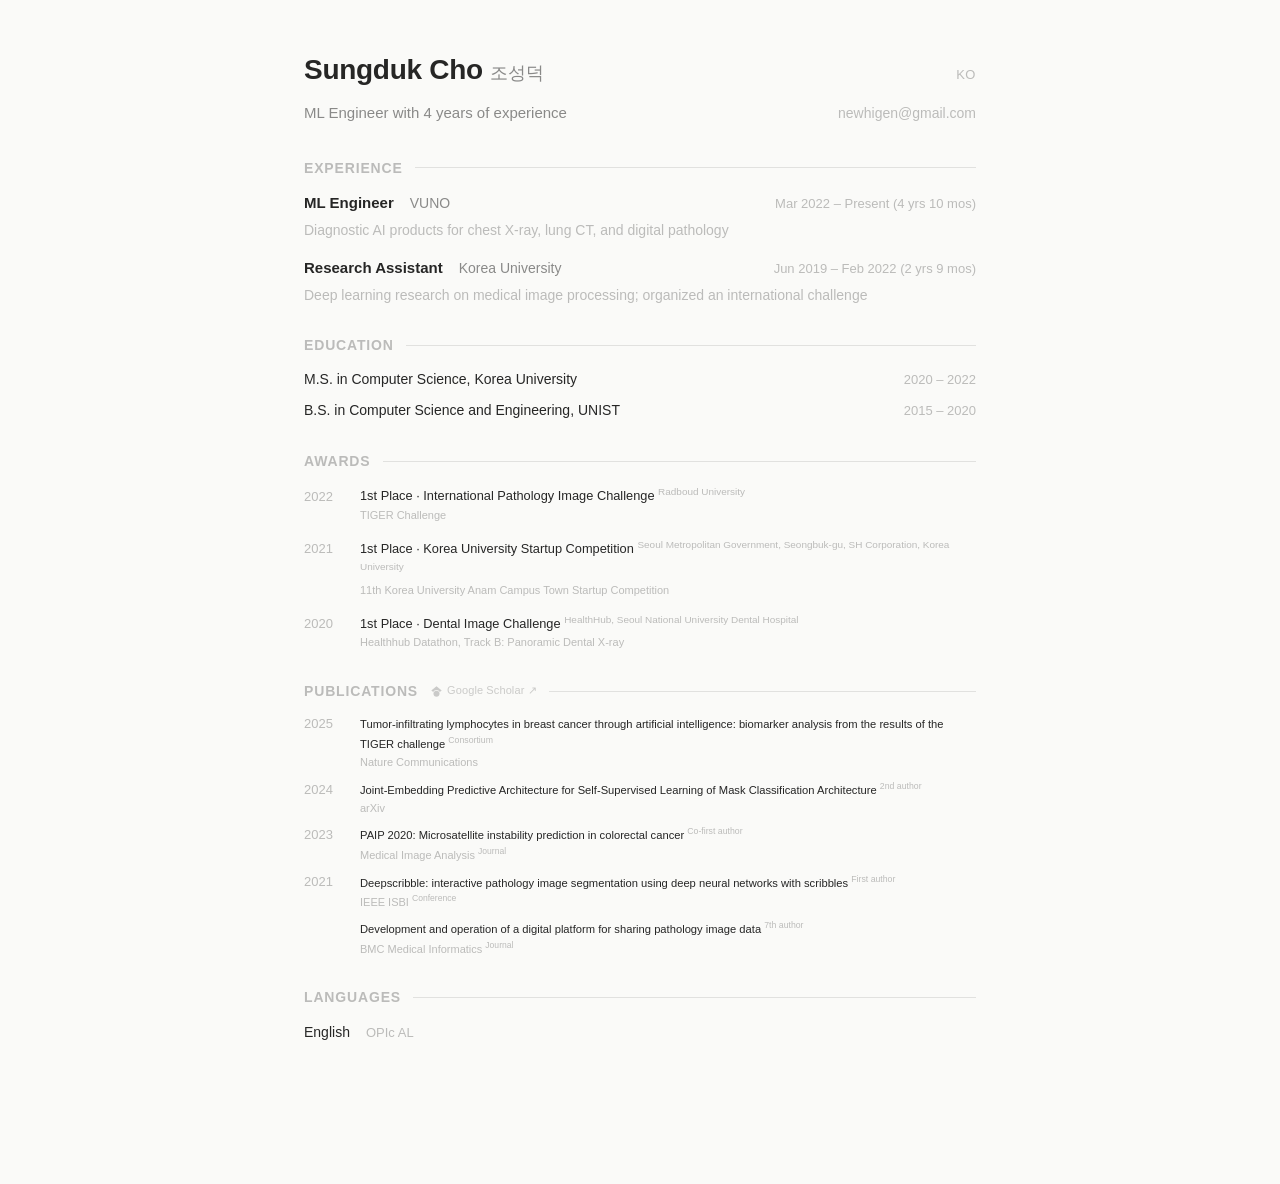
==== en/index.html @ b4002471 "refactor: 스타일을 클래스로 분리하고 영어 버전 추가 정리 패스 — 인라인 스타일 덧대기가 쌓여 모바일 대응에 !important가 필요했던 구조를 클래스 기반으로 전체 새" ====
<!doctype html>
<html lang="en">
<head>
<meta charset="utf-8">
<meta name="viewport" content="width=device-width, initial-scale=1">
<meta name="description" content="Sungduk Cho — Resume">
<title>Resume — Sungduk Cho</title>
<link rel="icon" type="image/svg+xml" href="/favicon.svg">
<link rel="stylesheet" href="/style.css">
<link rel="alternate" hreflang="en" href="https://resume.sungd.uk/en/">
<link rel="alternate" hreflang="ko" href="https://resume.sungd.uk/">
</head>
<body>
<div class="resume">

  <div class="head">
    <h1 class="name">Sungduk Cho <span class="name-alt">조성덕</span></h1>
    <a class="lang" href="/">KO</a>
  </div>

  <div class="meta-row">
    <p class="tagline">ML Engineer with 4 years of experience</p>
    <span class="contact">newhigen@gmail.com</span>
  </div>

  <section class="section">
    <div class="section-head">
      <h2 class="section-title">Experience</h2>
      <div class="rule"></div>
    </div>
    <div class="jobs">

      <div>
        <div class="job-row">
          <span class="job-role">ML Engineer</span>
          <span class="job-org">VUNO</span>
          <span class="job-period">Mar 2022 – Present (<span data-from="2022.3"></span>)</span>
        </div>
        <p class="job-desc">Diagnostic AI products for chest X-ray, lung CT, and digital pathology</p>
      </div>

      <div>
        <div class="job-row">
          <span class="job-role">Research Assistant</span>
          <span class="job-org">Korea University</span>
          <span class="job-period">Jun 2019 – Feb 2022 (<span data-from="2019.6" data-to="2022.2"></span>)</span>
        </div>
        <p class="job-desc">Deep learning research on medical image processing; organized an international challenge</p>
      </div>

    </div>
  </section>

  <section class="section">
    <div class="section-head">
      <h2 class="section-title">Education</h2>
      <div class="rule"></div>
    </div>
    <div class="rows">
      <div class="row">
        <span>M.S. in Computer Science, Korea University</span>
        <span class="row-period">2020 – 2022</span>
      </div>
      <div class="row">
        <span>B.S. in Computer Science and Engineering, UNIST</span>
        <span class="row-period">2015 – 2020</span>
      </div>
    </div>
  </section>

  <!-- Hidden: Anthropic/MongoDB workshop certificates. Revisit once Experience is filled in. -->
  <section class="section" hidden>
    <div class="section-head">
      <h2 class="section-title">Courses</h2>
      <div class="rule"></div>
    </div>
    <div class="entries gap-sm">
      <div class="entry">
        <span class="entry-year">2026</span>
        <a class="course-title" href="https://www.credly.com/badges/4c1bebb2-029d-4340-b8d7-28dfd25b5d62/public_url" target="_blank" rel="noopener noreferrer">Introduction to Subagents <sup>Anthropic</sup></a>
      </div>
      <div class="entry">
        <span class="entry-year"></span>
        <a class="course-title" href="https://www.credly.com/badges/4c1bebb2-029d-4340-b8d7-28dfd25b5d62/public_url" target="_blank" rel="noopener noreferrer">Introduction to Agent Skills <sup>Anthropic</sup></a>
      </div>
      <div class="entry">
        <span class="entry-year">2025</span>
        <a class="course-title" href="https://www.credly.com/badges/4c1bebb2-029d-4340-b8d7-28dfd25b5d62/public_url" target="_blank" rel="noopener noreferrer">Claude Code in Action <sup>Anthropic</sup></a>
      </div>
      <div class="entry">
        <span class="entry-year"></span>
        <a class="course-title" href="https://verify.skilljar.com/c/fiqyk3xkq64r" target="_blank" rel="noopener noreferrer">Building AI Agents with MongoDB <sup>MongoDB</sup></a>
      </div>
      <div class="entry">
        <span class="entry-year"></span>
        <a class="course-title" href="https://verify.skilljar.com/c/aducvhf6396h" target="_blank" rel="noopener noreferrer">Building RAG Apps Using MongoDB <sup>MongoDB</sup></a>
      </div>
      <div class="entry">
        <span class="entry-year"></span>
        <a class="course-title" href="https://verify.skilljar.com/c/tq9qfui7nrwo" target="_blank" rel="noopener noreferrer">Building AI-Powered Search with MongoDB Vector Search <sup>MongoDB</sup></a>
      </div>
    </div>
  </section>

  <section class="section">
    <div class="section-head">
      <h2 class="section-title">Awards</h2>
      <div class="rule"></div>
    </div>
    <div class="entries gap-lg">
      <div class="entry">
        <span class="entry-year">2022</span>
        <div>
          <div class="award-title">1st Place · International Pathology Image Challenge <sup>Radboud University</sup></div>
          <div class="entry-sub">TIGER Challenge</div>
        </div>
      </div>
      <div class="entry">
        <span class="entry-year">2021</span>
        <div>
          <div class="award-title">1st Place · Korea University Startup Competition <sup>Seoul Metropolitan Government, Seongbuk-gu, SH Corporation, Korea University</sup></div>
          <div class="entry-sub">11th Korea University Anam Campus Town Startup Competition</div>
        </div>
      </div>
      <div class="entry">
        <span class="entry-year">2020</span>
        <div>
          <div class="award-title">1st Place · Dental Image Challenge <sup>HealthHub, Seoul National University Dental Hospital</sup></div>
          <div class="entry-sub">Healthhub Datathon, Track B: Panoramic Dental X-ray</div>
        </div>
      </div>
    </div>
  </section>

  <section class="section">
    <div class="section-head">
      <h2 class="section-title">Publications</h2>
      <a class="scholar" href="https://scholar.google.com/citations?user=zsfFJ-cAAAAJ&hl=en&oi=ao" target="_blank" rel="noopener noreferrer">
        <svg xmlns="http://www.w3.org/2000/svg" viewBox="0 0 640 640" fill="currentColor" width="13" height="13" aria-hidden="true">
          <path d="M454.9 362.5C454.9 362.5 454.9 362.6 455 362.6C464.2 382 469.4 403.7 469.4 426.6C469.3 509.1 402.5 576 320 576C237.5 576 170.7 509.1 170.7 426.7C170.7 403.8 175.9 382.1 185.1 362.7C186.8 359.1 188.7 355.5 190.7 352C195.1 344.4 200.1 337.3 205.7 330.7C233.1 298.1 274.2 277.4 320.1 277.4C353.7 277.4 384.7 288.5 409.7 307.3C418.8 314.2 427.1 322 434.5 330.8C440.1 337.4 445.1 344.6 449.5 352.1C451.5 355.5 453.3 359.1 455 362.6L454.9 362.5zM481.3 343.7C451.2 285.3 390.3 245.3 320 245.3C249.7 245.3 188.8 285.3 158.7 343.7L64 266.7L320 64L576 266.7L481.3 343.8L481.3 343.7z"/>
        </svg>
        <span>Google Scholar ↗</span>
      </a>
      <div class="rule"></div>
    </div>
    <div class="entries gap-md">
      <div class="entry">
        <span class="entry-year">2025</span>
        <div>
          <div class="pub-title">Tumor-infiltrating lymphocytes in breast cancer through artificial intelligence: biomarker analysis from the results of the TIGER challenge <sup>Consortium</sup></div>
          <div class="entry-sub">Nature Communications</div>
        </div>
      </div>
      <div class="entry">
        <span class="entry-year">2024</span>
        <div>
          <div class="pub-title">Joint-Embedding Predictive Architecture for Self-Supervised Learning of Mask Classification Architecture <sup>2nd author</sup></div>
          <div class="entry-sub">arXiv</div>
        </div>
      </div>
      <div class="entry">
        <span class="entry-year">2023</span>
        <div>
          <div class="pub-title">PAIP 2020: Microsatellite instability prediction in colorectal cancer <sup>Co-first author</sup></div>
          <div class="entry-sub">Medical Image Analysis <sup>Journal</sup></div>
        </div>
      </div>
      <div class="entry">
        <span class="entry-year">2021</span>
        <div>
          <div class="pub-title">Deepscribble: interactive pathology image segmentation using deep neural networks with scribbles <sup>First author</sup></div>
          <div class="entry-sub">IEEE ISBI <sup>Conference</sup></div>
        </div>
      </div>
      <div class="entry">
        <span class="entry-year"></span>
        <div>
          <div class="pub-title">Development and operation of a digital platform for sharing pathology image data <sup>7th author</sup></div>
          <div class="entry-sub">BMC Medical Informatics <sup>Journal</sup></div>
        </div>
      </div>
    </div>
  </section>

  <section class="section">
    <div class="section-head">
      <h2 class="section-title">Languages</h2>
      <div class="rule"></div>
    </div>
    <div class="lang-row">
      <span>English</span>
      <span class="lang-level">OPIc AL</span>
    </div>
  </section>

</div>
<script src="/script.js"></script>
</body>
</html>
---- style.css ----
/* resume.sungd.uk — 한국어·영어 페이지 공용 스타일.
   tech.sungd.uk 원본 디자인(Inter, 웜 오프화이트, 다크모드 대응)을 그대로 유지한다. */

@font-face {
  font-family: 'Inter';
  font-style: normal;
  font-weight: 100 900;
  font-display: swap;
  src: url('/fonts/Inter.woff2') format('woff2');
}

:root {
  --bg: #fafaf8;
  --text-primary: rgba(0, 0, 0, 0.85);
  --text-secondary: rgba(0, 0, 0, 0.45);
  --text-tertiary: rgba(0, 0, 0, 0.25);
  --border: rgba(0, 0, 0, 0.1);
}
@media (prefers-color-scheme: dark) {
  :root {
    --bg: #1c1c1a;
    --text-primary: rgba(255, 255, 255, 0.95);
    --text-secondary: rgba(255, 255, 255, 0.45);
    --text-tertiary: rgba(255, 255, 255, 0.25);
    --border: rgba(255, 255, 255, 0.1);
  }
}

* { box-sizing: border-box; }

body {
  margin: 0;
  padding: 3rem 1.5rem 7rem;
  background-color: var(--bg);
  color: var(--text-primary);
  font-family: Inter, -apple-system, BlinkMacSystemFont, sans-serif;
  font-size: 0.9375rem;
  line-height: 1.6;
}

.resume { max-width: 42rem; margin: 0 auto; }

a { color: inherit; text-decoration: none; }

/* 부가 표기(수여기관·저자 순서·게재 형태) — 부모 크기를 따라간다 */
sup {
  font-size: 0.78em;
  font-weight: 400;
  color: var(--text-tertiary);
}

/* ── 머리말 ── */
.head {
  display: flex;
  justify-content: space-between;
  align-items: baseline;
  gap: 1rem;
}
.name {
  margin: 0 0 0.5rem;
  font-size: 1.75rem;
  font-weight: 700;
  letter-spacing: -0.01em;
}
.name-alt {
  font-size: 1.1rem;
  font-weight: 500;
  color: var(--text-secondary);
}
.lang {
  flex-shrink: 0;
  font-size: 0.8125rem;
  letter-spacing: 0.04em;
  color: var(--text-tertiary);
}
.lang:hover { color: var(--text-secondary); text-decoration: underline; }

.meta-row {
  display: flex;
  justify-content: space-between;
  align-items: baseline;
  margin-bottom: 2rem;
}
.tagline { margin: 0; font-size: 0.9375rem; color: var(--text-secondary); }
.contact { font-size: 0.875rem; color: var(--text-tertiary); }

/* ── 섹션 ── */
.section { margin-bottom: 1.75rem; }
.section-head {
  display: flex;
  align-items: center;
  gap: 0.75rem;
  margin-bottom: 0.75rem;
}
.section-title {
  margin: 0;
  font-size: 0.875rem;
  font-weight: 600;
  letter-spacing: 0.06em;
  text-transform: uppercase;
  color: var(--text-tertiary);
  white-space: nowrap;
}
.rule { flex: 1; height: 1px; background: var(--border); }

.scholar {
  display: flex;
  align-items: center;
  gap: 0.25rem;
  font-size: 0.6875rem;
  letter-spacing: 0.01em;
  color: var(--text-tertiary);
  opacity: 0.75;
  transition: opacity 0.15s ease;
}
.scholar:hover { opacity: 1; }

/* ── 경력 ── */
.jobs { display: flex; flex-direction: column; gap: 0.875rem; }
.job-row {
  display: grid;
  grid-template-columns: auto 1fr auto;
  gap: 1rem;
  align-items: baseline;
}
.job-role { font-size: 0.9375rem; font-weight: 600; }
.job-org { font-size: 0.875rem; color: var(--text-secondary); }
.job-period {
  font-size: 0.8125rem;
  color: var(--text-tertiary);
  white-space: nowrap;
}
.job-desc {
  margin: 0.25rem 0 0;
  font-size: 0.875rem;
  color: var(--text-tertiary);
}

/* ── 학력·언어 (좌: 내용 / 우: 기간) ── */
.rows { display: flex; flex-direction: column; gap: 0.5rem; }
.row {
  display: grid;
  grid-template-columns: 1fr auto;
  gap: 1rem;
  align-items: baseline;
  font-size: 0.875rem;
}
.row-period {
  font-size: 0.8125rem;
  color: var(--text-tertiary);
  white-space: nowrap;
}
.lang-row { display: flex; gap: 1rem; align-items: baseline; font-size: 0.875rem; }
.lang-level { font-size: 0.8125rem; color: var(--text-tertiary); }

/* ── 연도 + 내용 목록 (수료·수상·논문) ── */
.entries { display: flex; flex-direction: column; }
.entries.gap-sm { gap: 0.25rem; }
.entries.gap-md { gap: 0.5rem; }
.entries.gap-lg { gap: 0.75rem; }

.entry {
  display: grid;
  grid-template-columns: 2.5rem 1fr;
  gap: 0 1rem;
  align-items: baseline;
}
.entry-year { font-size: 0.8125rem; color: var(--text-tertiary); }
.entry-sub { font-size: 0.6875rem; color: var(--text-tertiary); }

.course-title { font-size: 0.7rem; }
.award-title { font-size: 0.8rem; }
.pub-title { font-size: 0.7rem; }

/* ── 좁은 화면 ── */
@media (max-width: 480px) {
  html { font-size: 14.5px; }              /* rem 전체를 한 단계 축소 */
  body { padding: 1.75rem 1.125rem 4rem; }
  .name { font-size: 1.3rem; }             /* 이름은 더 많이 — 모바일에서 28px는 과함 */
  .name-alt { font-size: 0.9rem; }

  .meta-row { flex-wrap: wrap; gap: 0 0.75rem; }   /* 좁으면 이메일이 아랫줄로 */

  /* 직무 한 줄, 그 아래 소속(왼쪽) + 기간(오른쪽) 한 줄 */
  .job-row { grid-template-columns: 1fr auto; gap: 0.125rem 0.75rem; }
  .job-role { grid-column: 1 / -1; }
  .job-period { text-align: right; }
}
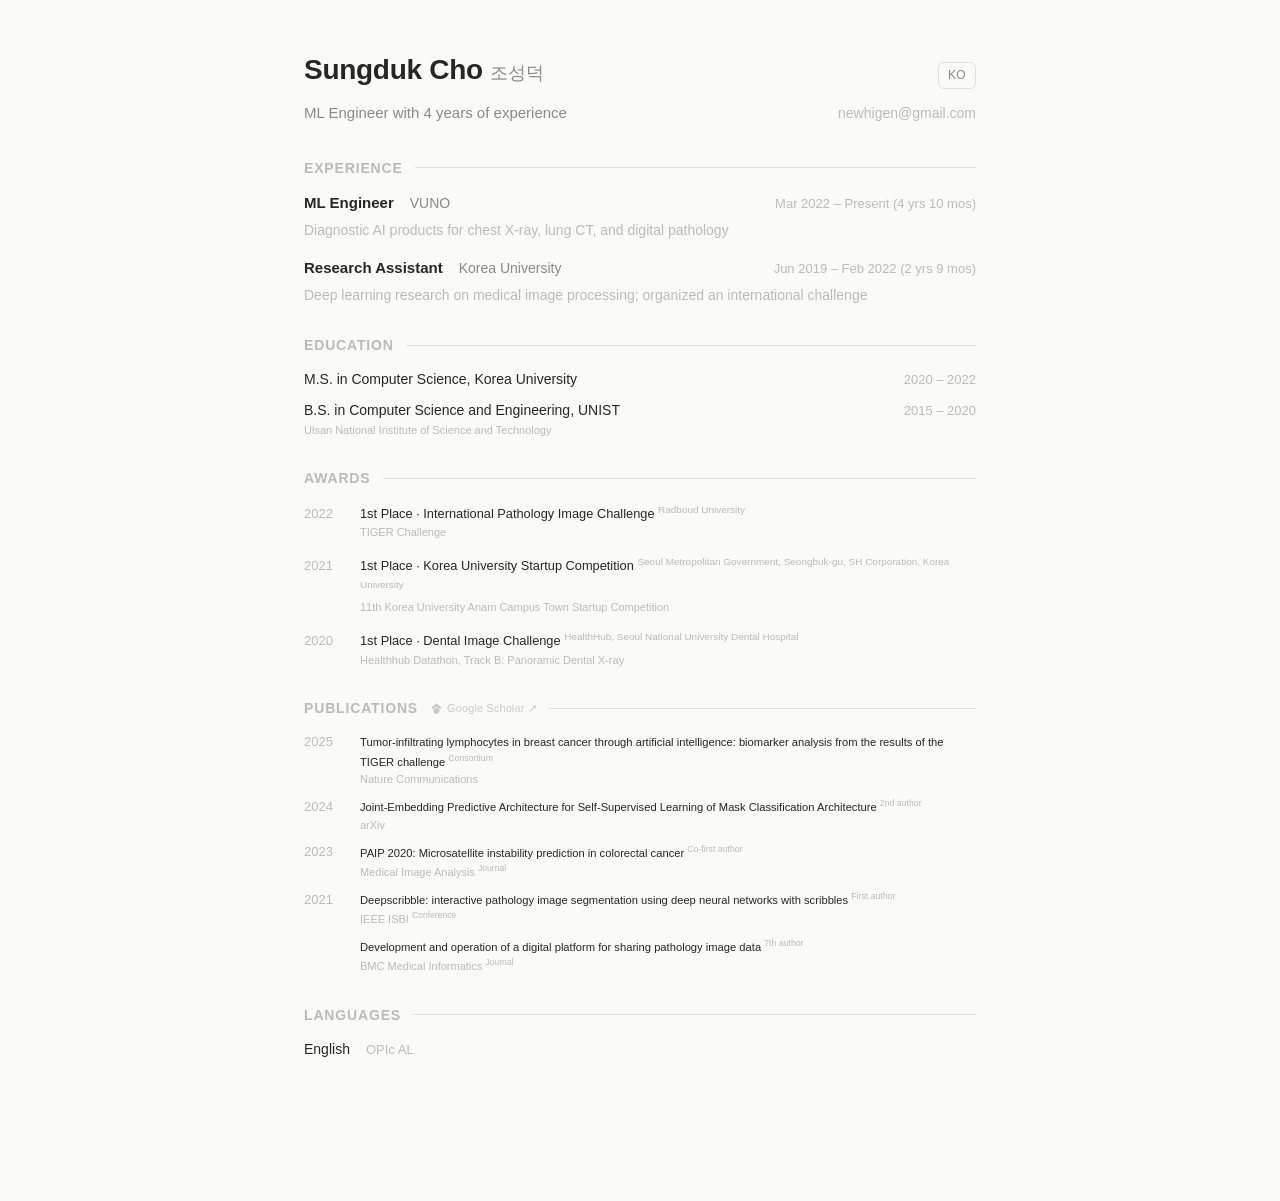
==== commit 3d3c4bfd: "fix: UNIST 정식 명칭 병기, 언어 전환을 버튼처럼 보이게 - 영어판 학력에 'Ulsan National Institute of Science and Technology'를" ====
--- a/en/index.html
+++ b/en/index.html
@@ -62,7 +62,10 @@
         <span class="row-period">2020 – 2022</span>
       </div>
       <div class="row">
-        <span>B.S. in Computer Science and Engineering, UNIST</span>
+        <div>
+          <div>B.S. in Computer Science and Engineering, UNIST</div>
+          <div class="sub">Ulsan National Institute of Science and Technology</div>
+        </div>
         <span class="row-period">2015 – 2020</span>
       </div>
     </div>
@@ -112,21 +115,21 @@
         <span class="entry-year">2022</span>
         <div>
           <div class="award-title">1st Place · International Pathology Image Challenge <sup>Radboud University</sup></div>
-          <div class="entry-sub">TIGER Challenge</div>
+          <div class="sub">TIGER Challenge</div>
         </div>
       </div>
       <div class="entry">
         <span class="entry-year">2021</span>
         <div>
           <div class="award-title">1st Place · Korea University Startup Competition <sup>Seoul Metropolitan Government, Seongbuk-gu, SH Corporation, Korea University</sup></div>
-          <div class="entry-sub">11th Korea University Anam Campus Town Startup Competition</div>
+          <div class="sub">11th Korea University Anam Campus Town Startup Competition</div>
         </div>
       </div>
       <div class="entry">
         <span class="entry-year">2020</span>
         <div>
           <div class="award-title">1st Place · Dental Image Challenge <sup>HealthHub, Seoul National University Dental Hospital</sup></div>
-          <div class="entry-sub">Healthhub Datathon, Track B: Panoramic Dental X-ray</div>
+          <div class="sub">Healthhub Datathon, Track B: Panoramic Dental X-ray</div>
         </div>
       </div>
     </div>
@@ -148,35 +151,35 @@
         <span class="entry-year">2025</span>
         <div>
           <div class="pub-title">Tumor-infiltrating lymphocytes in breast cancer through artificial intelligence: biomarker analysis from the results of the TIGER challenge <sup>Consortium</sup></div>
-          <div class="entry-sub">Nature Communications</div>
+          <div class="sub">Nature Communications</div>
         </div>
       </div>
       <div class="entry">
         <span class="entry-year">2024</span>
         <div>
           <div class="pub-title">Joint-Embedding Predictive Architecture for Self-Supervised Learning of Mask Classification Architecture <sup>2nd author</sup></div>
-          <div class="entry-sub">arXiv</div>
+          <div class="sub">arXiv</div>
         </div>
       </div>
       <div class="entry">
         <span class="entry-year">2023</span>
         <div>
           <div class="pub-title">PAIP 2020: Microsatellite instability prediction in colorectal cancer <sup>Co-first author</sup></div>
-          <div class="entry-sub">Medical Image Analysis <sup>Journal</sup></div>
+          <div class="sub">Medical Image Analysis <sup>Journal</sup></div>
         </div>
       </div>
       <div class="entry">
         <span class="entry-year">2021</span>
         <div>
           <div class="pub-title">Deepscribble: interactive pathology image segmentation using deep neural networks with scribbles <sup>First author</sup></div>
-          <div class="entry-sub">IEEE ISBI <sup>Conference</sup></div>
+          <div class="sub">IEEE ISBI <sup>Conference</sup></div>
         </div>
       </div>
       <div class="entry">
         <span class="entry-year"></span>
         <div>
           <div class="pub-title">Development and operation of a digital platform for sharing pathology image data <sup>7th author</sup></div>
-          <div class="entry-sub">BMC Medical Informatics <sup>Journal</sup></div>
+          <div class="sub">BMC Medical Informatics <sup>Journal</sup></div>
         </div>
       </div>
     </div>
--- a/style.css
+++ b/style.css
@@ -67,13 +67,19 @@
   font-weight: 500;
   color: var(--text-secondary);
 }
+/* 언어 전환 — 누를 수 있는 컨트롤로 읽히게 테두리를 준다 */
 .lang {
   flex-shrink: 0;
-  font-size: 0.8125rem;
+  padding: 0.2rem 0.55rem;
+  border: 1px solid var(--border);
+  border-radius: 6px;
+  font-size: 0.75rem;
+  font-weight: 500;
   letter-spacing: 0.04em;
-  color: var(--text-tertiary);
+  color: var(--text-secondary);
+  transition: color 0.15s ease, border-color 0.15s ease;
 }
-.lang:hover { color: var(--text-secondary); text-decoration: underline; }
+.lang:hover { color: var(--text-primary); border-color: var(--text-tertiary); }
 
 .meta-row {
   display: flex;
@@ -166,7 +172,7 @@
   align-items: baseline;
 }
 .entry-year { font-size: 0.8125rem; color: var(--text-tertiary); }
-.entry-sub { font-size: 0.6875rem; color: var(--text-tertiary); }
+.sub { font-size: 0.6875rem; color: var(--text-tertiary); }
 
 .course-title { font-size: 0.7rem; }
 .award-title { font-size: 0.8rem; }
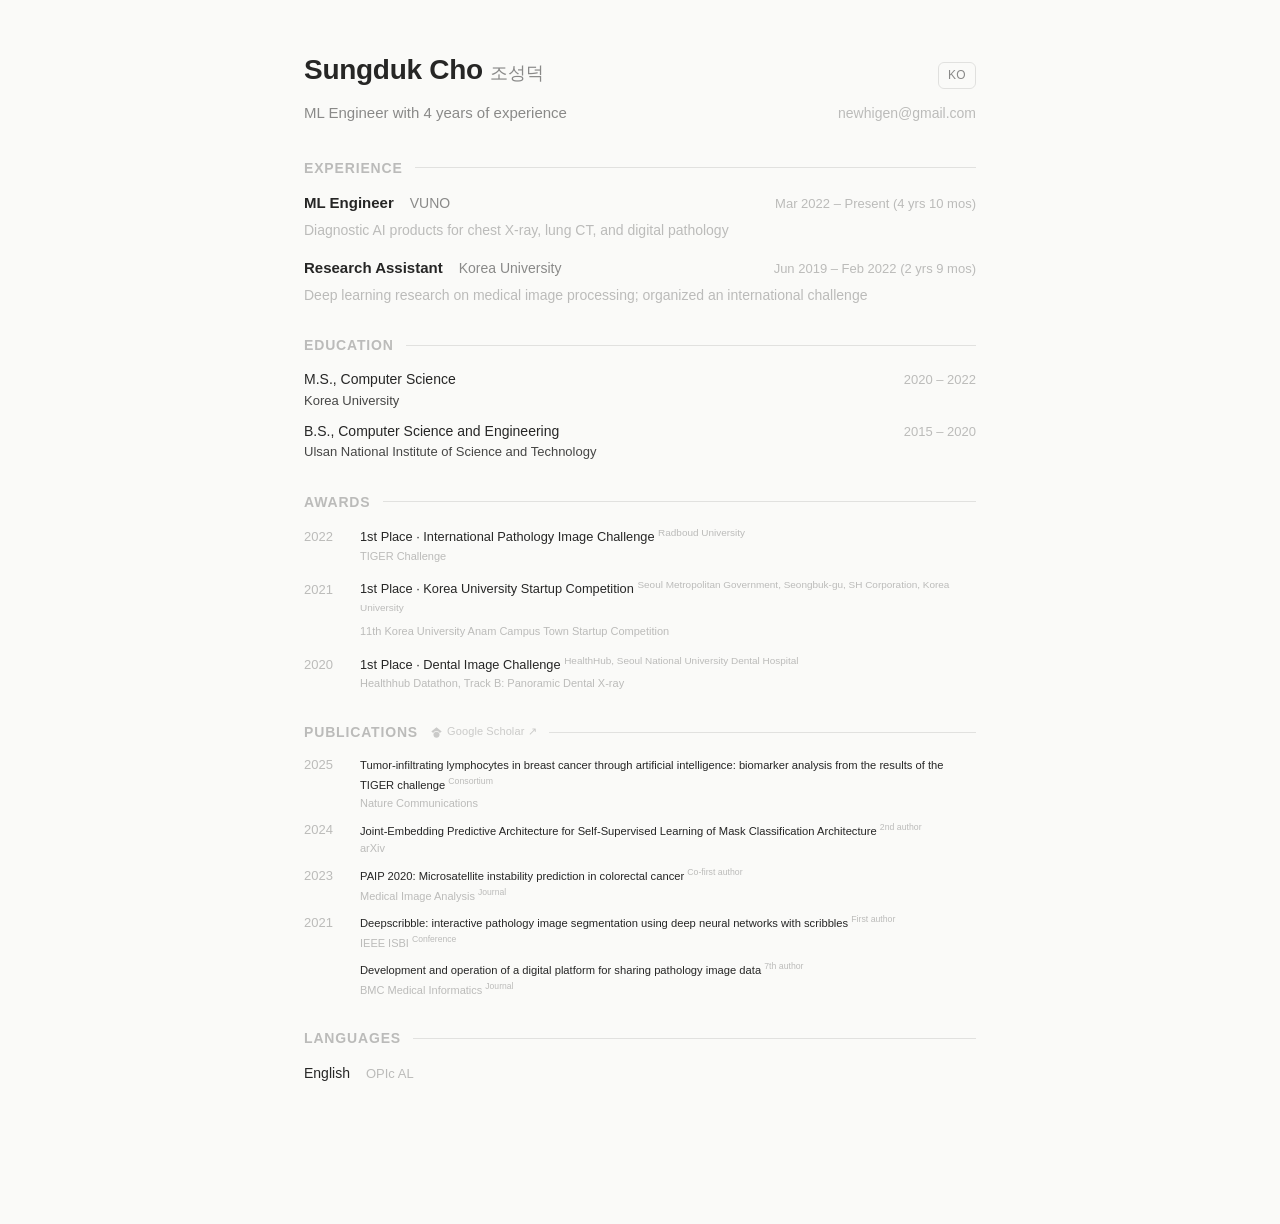
==== commit ac79a9e5: "content: 영어판 학력을 학위/대학 두 줄로 — 대학명 중복 제거 - 1줄: 'B.S., Computer Science and Engineering' + 연도 - 2줄: 대학" ====
--- a/en/index.html
+++ b/en/index.html
@@ -58,13 +58,16 @@
     </div>
     <div class="rows">
       <div class="row">
-        <span>M.S. in Computer Science, Korea University</span>
+        <div>
+          <div>M.S., Computer Science</div>
+          <div class="row-org">Korea University</div>
+        </div>
         <span class="row-period">2020 – 2022</span>
       </div>
       <div class="row">
         <div>
-          <div>B.S. in Computer Science and Engineering, UNIST</div>
-          <div class="sub">Ulsan National Institute of Science and Technology</div>
+          <div>B.S., Computer Science and Engineering</div>
+          <div class="row-org">Ulsan National Institute of Science and Technology</div>
         </div>
         <span class="row-period">2015 – 2020</span>
       </div>
--- a/style.css
+++ b/style.css
@@ -12,6 +12,7 @@
 :root {
   --bg: #fafaf8;
   --text-primary: rgba(0, 0, 0, 0.85);
+  --text-body: rgba(0, 0, 0, 0.72);      /* 본문보다 아주 살짝만 연한 단계 */
   --text-secondary: rgba(0, 0, 0, 0.45);
   --text-tertiary: rgba(0, 0, 0, 0.25);
   --border: rgba(0, 0, 0, 0.1);
@@ -20,6 +21,7 @@
   :root {
     --bg: #1c1c1a;
     --text-primary: rgba(255, 255, 255, 0.95);
+    --text-body: rgba(255, 255, 255, 0.72);
     --text-secondary: rgba(255, 255, 255, 0.45);
     --text-tertiary: rgba(255, 255, 255, 0.25);
     --border: rgba(255, 255, 255, 0.1);
@@ -156,6 +158,8 @@
   color: var(--text-tertiary);
   white-space: nowrap;
 }
+/* 학교 이름 — 학위 아랫줄. 부가정보가 아니라 본문급이라 아주 살짝만 연하게 */
+.row-org { font-size: 0.8125rem; color: var(--text-body); }
 .lang-row { display: flex; gap: 1rem; align-items: baseline; font-size: 0.875rem; }
 .lang-level { font-size: 0.8125rem; color: var(--text-tertiary); }
 
@@ -187,6 +191,10 @@
 
   .meta-row { flex-wrap: wrap; gap: 0 0.75rem; }   /* 좁으면 이메일이 아랫줄로 */
 
+  /* 학위명이 연도와 한 줄에 들어가도록 한 단계 축소 */
+  .row { font-size: 0.8125rem; gap: 0.6rem; }
+  .row-org, .row-period { font-size: 0.75rem; }
+
   /* 직무 한 줄, 그 아래 소속(왼쪽) + 기간(오른쪽) 한 줄 */
   .job-row { grid-template-columns: 1fr auto; gap: 0.125rem 0.75rem; }
   .job-role { grid-column: 1 / -1; }
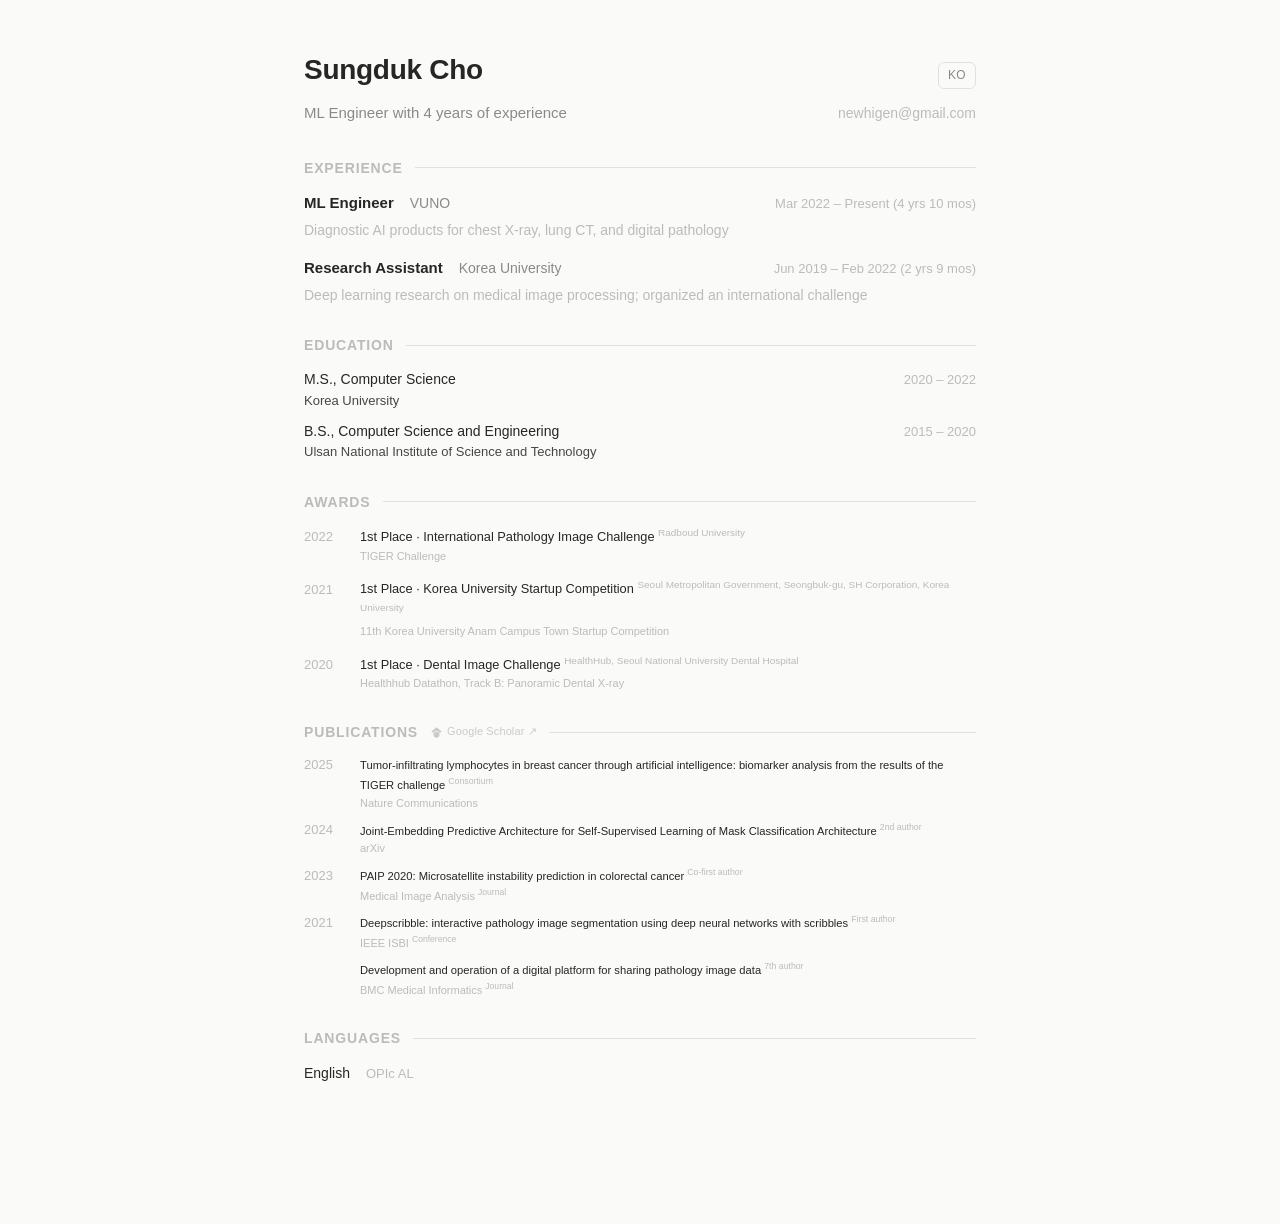
==== commit 61d22102: "content: 이름 병기 제거 — 각 페이지는 한 언어만 한국어판 '조성덕', 영어판 'Sungduk Cho'. 다른 표기가 필요하면 EN/KO 버튼으로 넘어가면 되므로 병기는 " ====
--- a/en/index.html
+++ b/en/index.html
@@ -14,7 +14,7 @@
 <div class="resume">
 
   <div class="head">
-    <h1 class="name">Sungduk Cho <span class="name-alt">조성덕</span></h1>
+    <h1 class="name">Sungduk Cho</h1>
     <a class="lang" href="/">KO</a>
   </div>
 
--- a/style.css
+++ b/style.css
@@ -63,11 +63,6 @@
   font-size: 1.75rem;
   font-weight: 700;
   letter-spacing: -0.01em;
-}
-.name-alt {
-  font-size: 1.1rem;
-  font-weight: 500;
-  color: var(--text-secondary);
 }
 /* 언어 전환 — 누를 수 있는 컨트롤로 읽히게 테두리를 준다 */
 .lang {
@@ -187,7 +182,6 @@
   html { font-size: 14.5px; }              /* rem 전체를 한 단계 축소 */
   body { padding: 1.75rem 1.125rem 4rem; }
   .name { font-size: 1.3rem; }             /* 이름은 더 많이 — 모바일에서 28px는 과함 */
-  .name-alt { font-size: 0.9rem; }
 
   .meta-row { flex-wrap: wrap; gap: 0 0.75rem; }   /* 좁으면 이메일이 아랫줄로 */
 
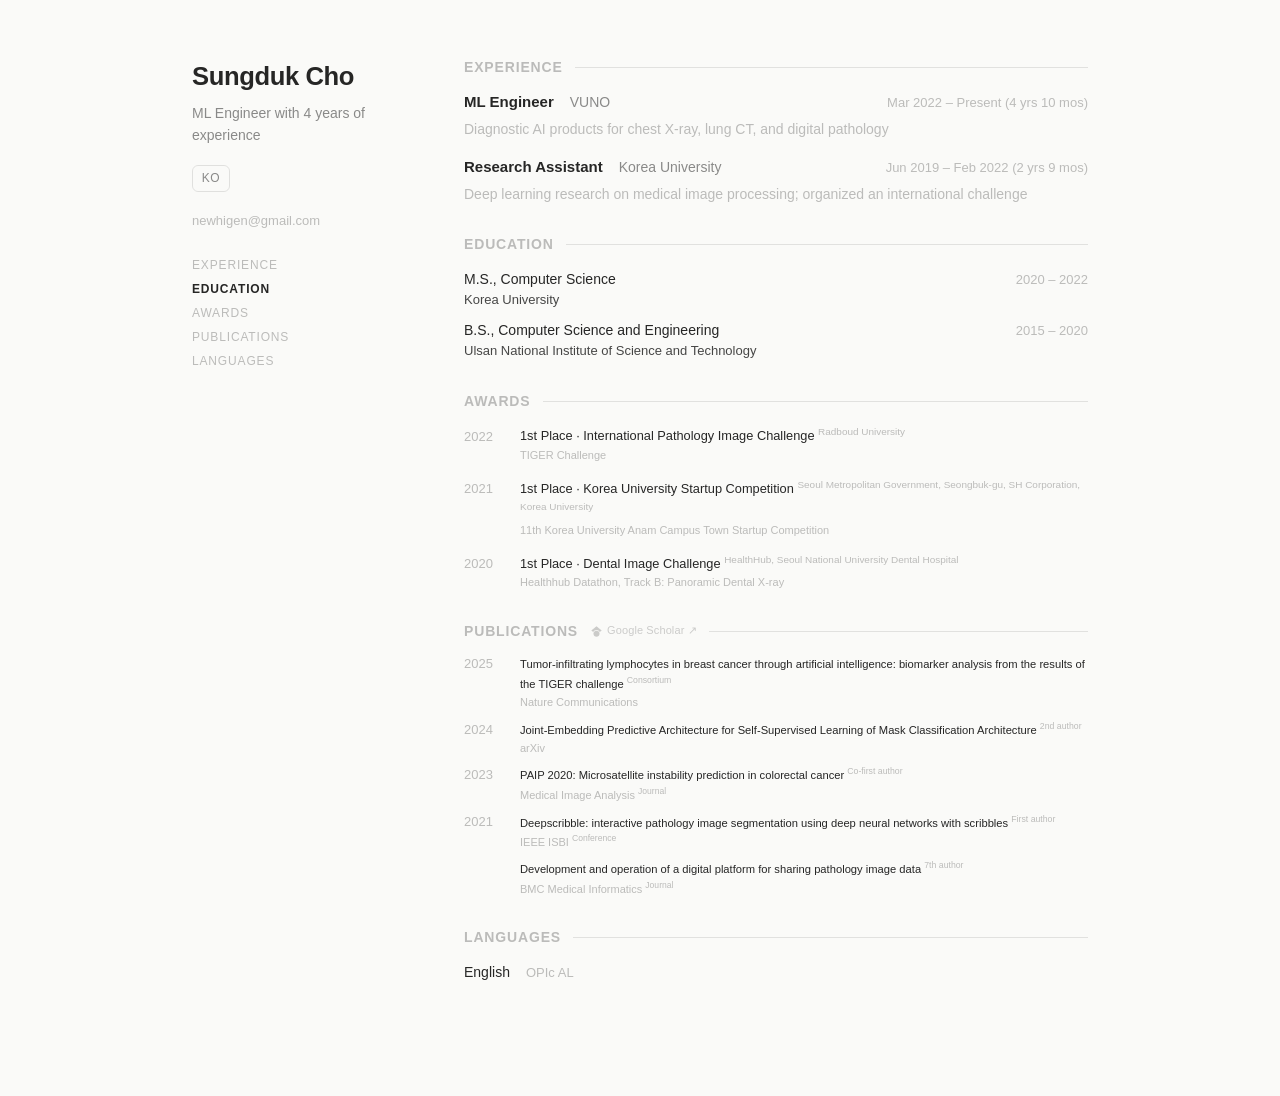
==== commit 402632e5: "layout: 좌우 2단으로 — 넓은 화면은 신원 고정, 좁은 화면은 이동줄 고정 - 넓은 화면(700px 초과): 왼쪽에 이름·직함·연락처·섹션 이동줄을 두고 스크롤해도   따라" ====
--- a/en/index.html
+++ b/en/index.html
@@ -4,7 +4,7 @@
 <meta charset="utf-8">
 <meta name="viewport" content="width=device-width, initial-scale=1">
 <meta name="description" content="Sungduk Cho — Resume">
-<title>Resume — Sungduk Cho</title>
+<title>Sungduk Cho | ML Engineer</title>
 <link rel="icon" type="image/svg+xml" href="/favicon.svg">
 <link rel="stylesheet" href="/style.css">
 <link rel="alternate" hreflang="en" href="https://resume.sungd.uk/en/">
@@ -13,17 +13,29 @@
 <body>
 <div class="resume">
 
-  <div class="head">
-    <h1 class="name">Sungduk Cho</h1>
-    <a class="lang" href="/">KO</a>
+  <div class="col-left">
+    <aside class="side">
+      <div class="side-top">
+        <div>
+          <h1 class="name">Sungduk Cho</h1>
+          <p class="tagline">ML Engineer with 4 years of experience</p>
+        </div>
+        <a class="lang" href="/">KO</a>
+      </div>
+      <p class="contact">newhigen@gmail.com</p>
+    </aside>
+    <nav class="nav">
+      <a href="#experience">Experience</a>
+      <a href="#education">Education</a>
+      <a href="#awards">Awards</a>
+      <a href="#publications">Publications</a>
+      <a href="#languages">Languages</a>
+    </nav>
   </div>
 
-  <div class="meta-row">
-    <p class="tagline">ML Engineer with 4 years of experience</p>
-    <span class="contact">newhigen@gmail.com</span>
-  </div>
-
-  <section class="section">
+  <main>
+
+  <section class="section" id="experience">
     <div class="section-head">
       <h2 class="section-title">Experience</h2>
       <div class="rule"></div>
@@ -51,7 +63,7 @@
     </div>
   </section>
 
-  <section class="section">
+  <section class="section" id="education">
     <div class="section-head">
       <h2 class="section-title">Education</h2>
       <div class="rule"></div>
@@ -108,7 +120,7 @@
     </div>
   </section>
 
-  <section class="section">
+  <section class="section" id="awards">
     <div class="section-head">
       <h2 class="section-title">Awards</h2>
       <div class="rule"></div>
@@ -138,7 +150,7 @@
     </div>
   </section>
 
-  <section class="section">
+  <section class="section" id="publications">
     <div class="section-head">
       <h2 class="section-title">Publications</h2>
       <a class="scholar" href="https://scholar.google.com/citations?user=zsfFJ-cAAAAJ&hl=en&oi=ao" target="_blank" rel="noopener noreferrer">
@@ -188,7 +200,7 @@
     </div>
   </section>
 
-  <section class="section">
+  <section class="section" id="languages">
     <div class="section-head">
       <h2 class="section-title">Languages</h2>
       <div class="rule"></div>
@@ -199,6 +211,7 @@
     </div>
   </section>
 
+  </main>
 </div>
 <script src="/script.js"></script>
 </body>
--- a/style.css
+++ b/style.css
@@ -1,5 +1,6 @@
 /* resume.sungd.uk — 한국어·영어 페이지 공용 스타일.
-   tech.sungd.uk 원본 디자인(Inter, 웜 오프화이트, 다크모드 대응)을 그대로 유지한다. */
+   레이아웃: 넓은 화면은 좌우 2단(왼쪽 고정 / 오른쪽 스크롤),
+   좁은 화면은 한 단으로 접고 섹션 이동줄만 상단에 고정한다. */
 
 @font-face {
   font-family: 'Inter';
@@ -12,10 +13,12 @@
 :root {
   --bg: #fafaf8;
   --text-primary: rgba(0, 0, 0, 0.85);
-  --text-body: rgba(0, 0, 0, 0.72);      /* 본문보다 아주 살짝만 연한 단계 */
+  --text-body: rgba(0, 0, 0, 0.72);
   --text-secondary: rgba(0, 0, 0, 0.45);
   --text-tertiary: rgba(0, 0, 0, 0.25);
   --border: rgba(0, 0, 0, 0.1);
+  --bg-blur: rgba(250, 250, 248, 0.86);
+  --gutter: 1.5rem;          /* 페이지 좌우 여백. 상단 고정 이동줄의 bleed 폭과 같아야 한다 */
 }
 @media (prefers-color-scheme: dark) {
   :root {
@@ -25,6 +28,7 @@
     --text-secondary: rgba(255, 255, 255, 0.45);
     --text-tertiary: rgba(255, 255, 255, 0.25);
     --border: rgba(255, 255, 255, 0.1);
+    --bg-blur: rgba(28, 28, 26, 0.86);
   }
 }
 
@@ -32,7 +36,7 @@
 
 body {
   margin: 0;
-  padding: 3rem 1.5rem 7rem;
+  padding: 3.5rem var(--gutter) 7rem;
   background-color: var(--bg);
   color: var(--text-primary);
   font-family: Inter, -apple-system, BlinkMacSystemFont, sans-serif;
@@ -40,33 +44,35 @@
   line-height: 1.6;
 }
 
-.resume { max-width: 42rem; margin: 0 auto; }
-
 a { color: inherit; text-decoration: none; }
 
-/* 부가 표기(수여기관·저자 순서·게재 형태) — 부모 크기를 따라간다 */
 sup {
   font-size: 0.78em;
   font-weight: 400;
   color: var(--text-tertiary);
-}
-
-/* ── 머리말 ── */
-.head {
-  display: flex;
-  justify-content: space-between;
-  align-items: baseline;
-  gap: 1rem;
-}
-.name {
-  margin: 0 0 0.5rem;
-  font-size: 1.75rem;
-  font-weight: 700;
-  letter-spacing: -0.01em;
-}
-/* 언어 전환 — 누를 수 있는 컨트롤로 읽히게 테두리를 준다 */
+  white-space: nowrap;   /* "2저자"가 글자 단위로 쪼개지지 않게 */
+}
+/* 수여기관 나열은 길어서 줄바꿈이 필요하다 */
+.award-title sup { white-space: normal; }
+
+/* ── 레이아웃 ── */
+.resume {
+  max-width: 56rem;
+  margin: 0 auto;
+  display: grid;
+  grid-template-columns: 13.5rem 1fr;
+  gap: 0 3.5rem;
+  align-items: start;
+}
+
+/* 왼쪽: 스크롤해도 따라오는 신원 블록 */
+.col-left { position: sticky; top: 3.5rem; }
+.name { margin: 0; font-size: 1.6rem; font-weight: 700; letter-spacing: -0.015em; }
+.tagline { margin: 0.3rem 0 0; font-size: 0.875rem; color: var(--text-secondary); }
+.contact { margin: 1.15rem 0 0; font-size: 0.8125rem; color: var(--text-tertiary); }
 .lang {
-  flex-shrink: 0;
+  display: inline-block;
+  margin-top: 1.15rem;
   padding: 0.2rem 0.55rem;
   border: 1px solid var(--border);
   border-radius: 6px;
@@ -77,24 +83,25 @@
   transition: color 0.15s ease, border-color 0.15s ease;
 }
 .lang:hover { color: var(--text-primary); border-color: var(--text-tertiary); }
-
-.meta-row {
-  display: flex;
-  justify-content: space-between;
-  align-items: baseline;
-  margin-bottom: 2rem;
-}
-.tagline { margin: 0; font-size: 0.9375rem; color: var(--text-secondary); }
-.contact { font-size: 0.875rem; color: var(--text-tertiary); }
+.lang:focus-visible { outline: 2px solid var(--text-secondary); outline-offset: 2px; }
+
+/* 섹션 이동줄 */
+.nav { display: flex; flex-direction: column; gap: 0.3rem; margin-top: 1.5rem; }
+.nav a {
+  font-size: 0.75rem;
+  letter-spacing: 0.07em;
+  text-transform: uppercase;
+  color: var(--text-tertiary);
+  transition: color 0.15s ease;
+}
+.nav a:hover { color: var(--text-secondary); }
+.nav a.on { color: var(--text-primary); font-weight: 600; }
+.nav a:focus-visible { outline: 2px solid var(--text-secondary); outline-offset: 3px; border-radius: 2px; }
 
 /* ── 섹션 ── */
-.section { margin-bottom: 1.75rem; }
-.section-head {
-  display: flex;
-  align-items: center;
-  gap: 0.75rem;
-  margin-bottom: 0.75rem;
-}
+.section { margin-bottom: 1.75rem; scroll-margin-top: 4rem; }
+.section:last-child { margin-bottom: 0; }
+.section-head { display: flex; align-items: center; gap: 0.75rem; margin-bottom: 0.75rem; }
 .section-title {
   margin: 0;
   font-size: 0.875rem;
@@ -120,56 +127,26 @@
 
 /* ── 경력 ── */
 .jobs { display: flex; flex-direction: column; gap: 0.875rem; }
-.job-row {
-  display: grid;
-  grid-template-columns: auto 1fr auto;
-  gap: 1rem;
-  align-items: baseline;
-}
+.job-row { display: grid; grid-template-columns: auto 1fr auto; gap: 1rem; align-items: baseline; }
 .job-role { font-size: 0.9375rem; font-weight: 600; }
 .job-org { font-size: 0.875rem; color: var(--text-secondary); }
-.job-period {
-  font-size: 0.8125rem;
-  color: var(--text-tertiary);
-  white-space: nowrap;
-}
-.job-desc {
-  margin: 0.25rem 0 0;
-  font-size: 0.875rem;
-  color: var(--text-tertiary);
-}
-
-/* ── 학력·언어 (좌: 내용 / 우: 기간) ── */
+.job-period { font-size: 0.8125rem; color: var(--text-tertiary); white-space: nowrap; }
+.job-desc { margin: 0.25rem 0 0; font-size: 0.875rem; color: var(--text-tertiary); }
+
+/* ── 학력·언어 ── */
 .rows { display: flex; flex-direction: column; gap: 0.5rem; }
-.row {
-  display: grid;
-  grid-template-columns: 1fr auto;
-  gap: 1rem;
-  align-items: baseline;
-  font-size: 0.875rem;
-}
-.row-period {
-  font-size: 0.8125rem;
-  color: var(--text-tertiary);
-  white-space: nowrap;
-}
-/* 학교 이름 — 학위 아랫줄. 부가정보가 아니라 본문급이라 아주 살짝만 연하게 */
+.row { display: grid; grid-template-columns: 1fr auto; gap: 1rem; align-items: baseline; font-size: 0.875rem; }
+.row-period { font-size: 0.8125rem; color: var(--text-tertiary); white-space: nowrap; }
 .row-org { font-size: 0.8125rem; color: var(--text-body); }
 .lang-row { display: flex; gap: 1rem; align-items: baseline; font-size: 0.875rem; }
 .lang-level { font-size: 0.8125rem; color: var(--text-tertiary); }
 
-/* ── 연도 + 내용 목록 (수료·수상·논문) ── */
+/* ── 연도 + 내용 목록 ── */
 .entries { display: flex; flex-direction: column; }
 .entries.gap-sm { gap: 0.25rem; }
 .entries.gap-md { gap: 0.5rem; }
 .entries.gap-lg { gap: 0.75rem; }
-
-.entry {
-  display: grid;
-  grid-template-columns: 2.5rem 1fr;
-  gap: 0 1rem;
-  align-items: baseline;
-}
+.entry { display: grid; grid-template-columns: 2.5rem 1fr; gap: 0 1rem; align-items: baseline; }
 .entry-year { font-size: 0.8125rem; color: var(--text-tertiary); }
 .sub { font-size: 0.6875rem; color: var(--text-tertiary); }
 
@@ -177,20 +154,61 @@
 .award-title { font-size: 0.8rem; }
 .pub-title { font-size: 0.7rem; }
 
-/* ── 좁은 화면 ── */
+/* ── 좁은 화면: 한 단으로 접고, 이동줄만 상단 고정 ── */
+@media (max-width: 700px) {
+  html { font-size: 15px; }
+  :root { --gutter: 1.25rem; }
+  body { padding: 2rem var(--gutter) 4rem; }
+
+  .resume { grid-template-columns: 1fr; gap: 0; }
+  /* 감싼 열을 풀어 .side 와 .nav 가 페이지 전체 높이를 기준으로 놓이게 한다.
+     이래야 .nav 의 sticky 가 좁은 부모 박스에 갇히지 않는다. */
+  .col-left { display: contents; }
+  .side { margin-bottom: 0; }
+  .name { font-size: 1.35rem; }
+
+  /* 이름·직함 옆에 언어 버튼 */
+  .side-top { display: flex; justify-content: space-between; align-items: flex-start; gap: 1rem; }
+  .lang { margin-top: 0; flex-shrink: 0; }
+  .contact { margin-top: 0.5rem; }
+
+  /* 세로 목록이던 이동줄 → 가로로 눕히고 상단에 고정 */
+  .nav {
+    flex-direction: row;
+    gap: 0.9rem;
+    margin: 1rem calc(var(--gutter) * -1) 0;
+    padding: 0.6rem var(--gutter);
+    position: sticky;
+    top: 0;
+    z-index: 5;
+    background: var(--bg-blur);
+    backdrop-filter: saturate(180%) blur(12px);
+    -webkit-backdrop-filter: saturate(180%) blur(12px);
+    border-bottom: 1px solid var(--border);
+    overflow-x: auto;
+    scrollbar-width: none;
+  }
+  .nav::-webkit-scrollbar { display: none; }
+  .nav a { white-space: nowrap; }
+
+  .section { scroll-margin-top: 3.2rem; }
+}
+
 @media (max-width: 480px) {
-  html { font-size: 14.5px; }              /* rem 전체를 한 단계 축소 */
-  body { padding: 1.75rem 1.125rem 4rem; }
-  .name { font-size: 1.3rem; }             /* 이름은 더 많이 — 모바일에서 28px는 과함 */
-
-  .meta-row { flex-wrap: wrap; gap: 0 0.75rem; }   /* 좁으면 이메일이 아랫줄로 */
-
-  /* 학위명이 연도와 한 줄에 들어가도록 한 단계 축소 */
-  .row { font-size: 0.8125rem; gap: 0.6rem; }
-  .row-org, .row-period { font-size: 0.75rem; }
-
-  /* 직무 한 줄, 그 아래 소속(왼쪽) + 기간(오른쪽) 한 줄 */
+  html { font-size: 14.5px; }
+  :root { --gutter: 1.125rem; }
+  body { padding: 1.75rem var(--gutter) 4rem; }
+  .name { font-size: 1.3rem; }
+
+  /* 직무는 한 줄 통으로, 그 아래 소속(왼쪽) + 기간(오른쪽) */
   .job-row { grid-template-columns: 1fr auto; gap: 0.125rem 0.75rem; }
   .job-role { grid-column: 1 / -1; }
   .job-period { text-align: right; }
-}
+
+  .row { font-size: 0.8125rem; gap: 0.6rem; }
+  .row-org, .row-period { font-size: 0.75rem; }
+}
+
+@media (prefers-reduced-motion: reduce) {
+  * { transition: none !important; scroll-behavior: auto !important; }
+}
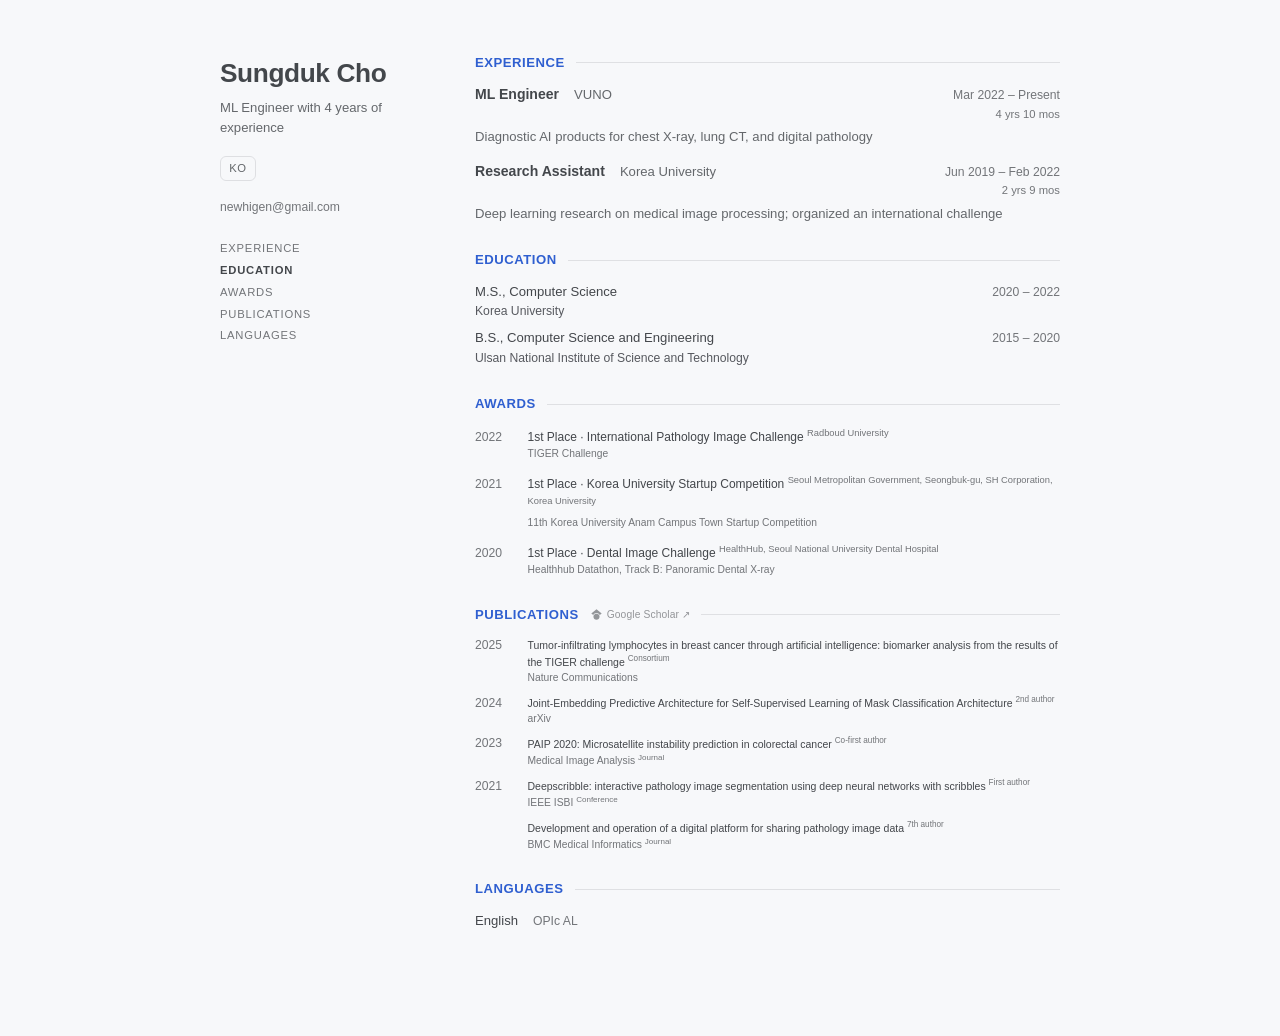
==== commit 736ceeef: "layout: 재직 햇수를 괄호에서 빼 아랫줄로, 모바일 이동줄 아래 간격 - 넓은 화면: '2022. 3 – 현재' 아래에 '4년 5개월'을 한 단계 작게. 괄호 제거 - 좁은 " ====
--- a/en/index.html
+++ b/en/index.html
@@ -46,7 +46,8 @@
         <div class="job-row">
           <span class="job-role">ML Engineer</span>
           <span class="job-org">VUNO</span>
-          <span class="job-period">Mar 2022 – Present (<span data-from="2022.3"></span>)</span>
+          <span class="job-dates">Mar 2022 – Present</span>
+          <span class="job-dur" data-from="2022.3"></span>
         </div>
         <p class="job-desc">Diagnostic AI products for chest X-ray, lung CT, and digital pathology</p>
       </div>
@@ -55,7 +56,8 @@
         <div class="job-row">
           <span class="job-role">Research Assistant</span>
           <span class="job-org">Korea University</span>
-          <span class="job-period">Jun 2019 – Feb 2022 (<span data-from="2019.6" data-to="2022.2"></span>)</span>
+          <span class="job-dates">Jun 2019 – Feb 2022</span>
+          <span class="job-dur" data-from="2019.6" data-to="2022.2"></span>
         </div>
         <p class="job-desc">Deep learning research on medical image processing; organized an international challenge</p>
       </div>
--- a/style.css
+++ b/style.css
@@ -11,28 +11,33 @@
 }
 
 :root {
-  --bg: #fafaf8;
-  --text-primary: rgba(0, 0, 0, 0.85);
-  --text-body: rgba(0, 0, 0, 0.72);
-  --text-secondary: rgba(0, 0, 0, 0.45);
-  --text-tertiary: rgba(0, 0, 0, 0.25);
-  --border: rgba(0, 0, 0, 0.1);
-  --bg-blur: rgba(250, 250, 248, 0.86);
+  --bg: #f7f8fa;
+  --text-primary: rgba(10, 14, 20, 0.76);   /* 검정에 가깝던 것을 진한 회색으로 */
+  --text-body: rgba(10, 14, 20, 0.68);
+  --text-secondary: rgba(10, 14, 20, 0.62);
+  --text-tertiary: rgba(10, 14, 20, 0.56);  /* 연도·부가표기. 너무 흐려 읽기 어렵던 것을 끌어올림 */
+  --border: rgba(10, 14, 20, 0.1);
+  --accent: #2f5fd0;              /* 섹션 제목에만. 본문·강조는 뉴트럴로 둔다 */
+  --bg-blur: rgba(247, 248, 250, 0.86);
   --gutter: 1.5rem;          /* 페이지 좌우 여백. 상단 고정 이동줄의 bleed 폭과 같아야 한다 */
 }
 @media (prefers-color-scheme: dark) {
   :root {
-    --bg: #1c1c1a;
-    --text-primary: rgba(255, 255, 255, 0.95);
-    --text-body: rgba(255, 255, 255, 0.72);
-    --text-secondary: rgba(255, 255, 255, 0.45);
-    --text-tertiary: rgba(255, 255, 255, 0.25);
-    --border: rgba(255, 255, 255, 0.1);
-    --bg-blur: rgba(28, 28, 26, 0.86);
+    --bg: #111318;
+    --text-primary: rgba(233, 238, 245, 0.86);
+    --text-body: rgba(233, 238, 245, 0.74);
+    --text-secondary: rgba(233, 238, 245, 0.68);
+    --text-tertiary: rgba(233, 238, 245, 0.6);
+    --border: rgba(233, 238, 245, 0.11);
+    --accent: #7fa5f5;            /* 어두운 바탕에서 같은 파랑은 가라앉아 한 단계 밝게 */
+    --bg-blur: rgba(17, 19, 24, 0.86);
   }
 }
 
 * { box-sizing: border-box; }
+
+
+html { font-size: 15px; }
 
 body {
   margin: 0;
@@ -41,7 +46,7 @@
   color: var(--text-primary);
   font-family: Inter, -apple-system, BlinkMacSystemFont, sans-serif;
   font-size: 0.9375rem;
-  line-height: 1.6;
+  line-height: 1.55;
 }
 
 a { color: inherit; text-decoration: none; }
@@ -67,7 +72,7 @@
 
 /* 왼쪽: 스크롤해도 따라오는 신원 블록 */
 .col-left { position: sticky; top: 3.5rem; }
-.name { margin: 0; font-size: 1.6rem; font-weight: 700; letter-spacing: -0.015em; }
+.name { margin: 0; font-size: 1.75rem; font-weight: 700; letter-spacing: -0.015em; }
 .tagline { margin: 0.3rem 0 0; font-size: 0.875rem; color: var(--text-secondary); }
 .contact { margin: 1.15rem 0 0; font-size: 0.8125rem; color: var(--text-tertiary); }
 .lang {
@@ -106,12 +111,15 @@
   margin: 0;
   font-size: 0.875rem;
   font-weight: 600;
-  letter-spacing: 0.06em;
+  letter-spacing: 0.04em;
   text-transform: uppercase;
-  color: var(--text-tertiary);
+  color: var(--accent);
   white-space: nowrap;
 }
 .rule { flex: 1; height: 1px; background: var(--border); }
+/* 한글 제목은 대문자 효과를 못 받아 상대적으로 작아 보인다.
+   자간을 줄이고 크기를 한 단계 올려 균형을 맞춘다. */
+html[lang="ko"] .section-title { font-size: 0.9375rem; letter-spacing: 0.01em; }
 
 .scholar {
   display: flex;
@@ -125,18 +133,34 @@
 }
 .scholar:hover { opacity: 1; }
 
-/* ── 경력 ── */
+/* ── 경력 ──
+   넓은 화면: 직무 · 소속 · 기간을 한 줄에 두고, 재직 햇수는 기간 아래 작게.
+   좁은 화면: 직무|기간 / 소속|햇수 두 줄로 접는다. */
 .jobs { display: flex; flex-direction: column; gap: 0.875rem; }
-.job-row { display: grid; grid-template-columns: auto 1fr auto; gap: 1rem; align-items: baseline; }
-.job-role { font-size: 0.9375rem; font-weight: 600; }
-.job-org { font-size: 0.875rem; color: var(--text-secondary); }
-.job-period { font-size: 0.8125rem; color: var(--text-tertiary); white-space: nowrap; }
-.job-desc { margin: 0.25rem 0 0; font-size: 0.875rem; color: var(--text-tertiary); }
+.job-row {
+  display: grid;
+  grid-template-columns: auto 1fr auto;
+  gap: 0 1rem;
+  align-items: baseline;
+}
+.job-role { grid-column: 1; grid-row: 1; font-size: 0.9375rem; font-weight: 600; }
+.job-org { grid-column: 2; grid-row: 1; font-size: 0.875rem; color: var(--text-secondary); }
+.job-dates {
+  grid-column: 3; grid-row: 1;
+  font-size: 0.8125rem; color: var(--text-tertiary);
+  white-space: nowrap; text-align: right; font-variant-numeric: tabular-nums;
+}
+.job-dur {
+  grid-column: 3; grid-row: 2;
+  font-size: 0.75rem; color: var(--text-tertiary);
+  white-space: nowrap; text-align: right; font-variant-numeric: tabular-nums;
+}
+.job-desc { margin: 0.25rem 0 0; font-size: 0.875rem; color: var(--text-secondary); }
 
 /* ── 학력·언어 ── */
 .rows { display: flex; flex-direction: column; gap: 0.5rem; }
 .row { display: grid; grid-template-columns: 1fr auto; gap: 1rem; align-items: baseline; font-size: 0.875rem; }
-.row-period { font-size: 0.8125rem; color: var(--text-tertiary); white-space: nowrap; }
+.row-period { font-size: 0.8125rem; color: var(--text-tertiary); white-space: nowrap; font-variant-numeric: tabular-nums; }
 .row-org { font-size: 0.8125rem; color: var(--text-body); }
 .lang-row { display: flex; gap: 1rem; align-items: baseline; font-size: 0.875rem; }
 .lang-level { font-size: 0.8125rem; color: var(--text-tertiary); }
@@ -147,7 +171,7 @@
 .entries.gap-md { gap: 0.5rem; }
 .entries.gap-lg { gap: 0.75rem; }
 .entry { display: grid; grid-template-columns: 2.5rem 1fr; gap: 0 1rem; align-items: baseline; }
-.entry-year { font-size: 0.8125rem; color: var(--text-tertiary); }
+.entry-year { font-size: 0.8125rem; color: var(--text-tertiary); font-variant-numeric: tabular-nums; }
 .sub { font-size: 0.6875rem; color: var(--text-tertiary); }
 
 .course-title { font-size: 0.7rem; }
@@ -156,7 +180,7 @@
 
 /* ── 좁은 화면: 한 단으로 접고, 이동줄만 상단 고정 ── */
 @media (max-width: 700px) {
-  html { font-size: 15px; }
+  html { font-size: 14.5px; }
   :root { --gutter: 1.25rem; }
   body { padding: 2rem var(--gutter) 4rem; }
 
@@ -176,7 +200,7 @@
   .nav {
     flex-direction: row;
     gap: 0.9rem;
-    margin: 1rem calc(var(--gutter) * -1) 0;
+    margin: 1rem calc(var(--gutter) * -1) 1.35rem;
     padding: 0.6rem var(--gutter);
     position: sticky;
     top: 0;
@@ -195,15 +219,17 @@
 }
 
 @media (max-width: 480px) {
-  html { font-size: 14.5px; }
+  html { font-size: 14px; }
   :root { --gutter: 1.125rem; }
   body { padding: 1.75rem var(--gutter) 4rem; }
   .name { font-size: 1.3rem; }
 
-  /* 직무는 한 줄 통으로, 그 아래 소속(왼쪽) + 기간(오른쪽) */
-  .job-row { grid-template-columns: 1fr auto; gap: 0.125rem 0.75rem; }
-  .job-role { grid-column: 1 / -1; }
-  .job-period { text-align: right; }
+  /* 직무|기간 한 줄, 소속|햇수 한 줄 */
+  .job-row { grid-template-columns: 1fr auto; gap: 0.15rem 0.75rem; }
+  .job-role { grid-column: 1; grid-row: 1; }
+  .job-dates { grid-column: 2; grid-row: 1; }
+  .job-org { grid-column: 1; grid-row: 2; }
+  .job-dur { grid-column: 2; grid-row: 2; }
 
   .row { font-size: 0.8125rem; gap: 0.6rem; }
   .row-org, .row-period { font-size: 0.75rem; }
